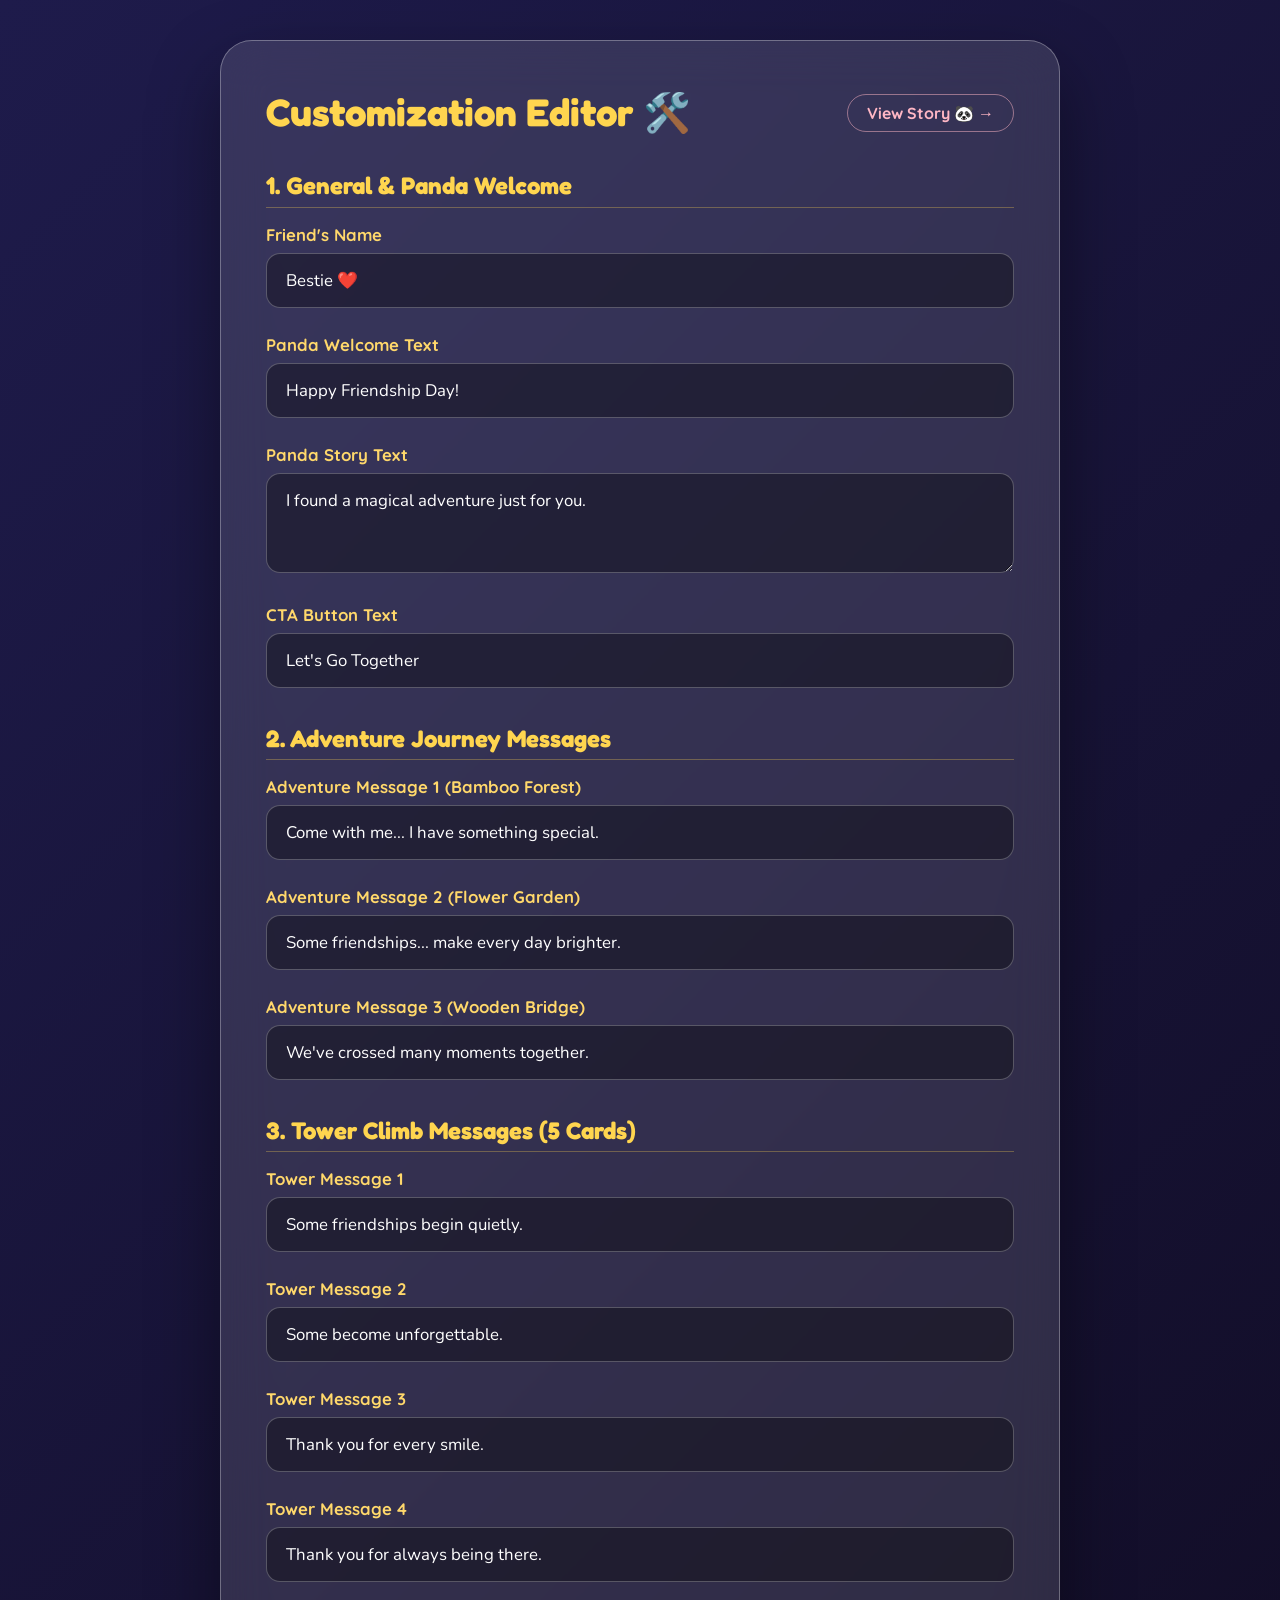
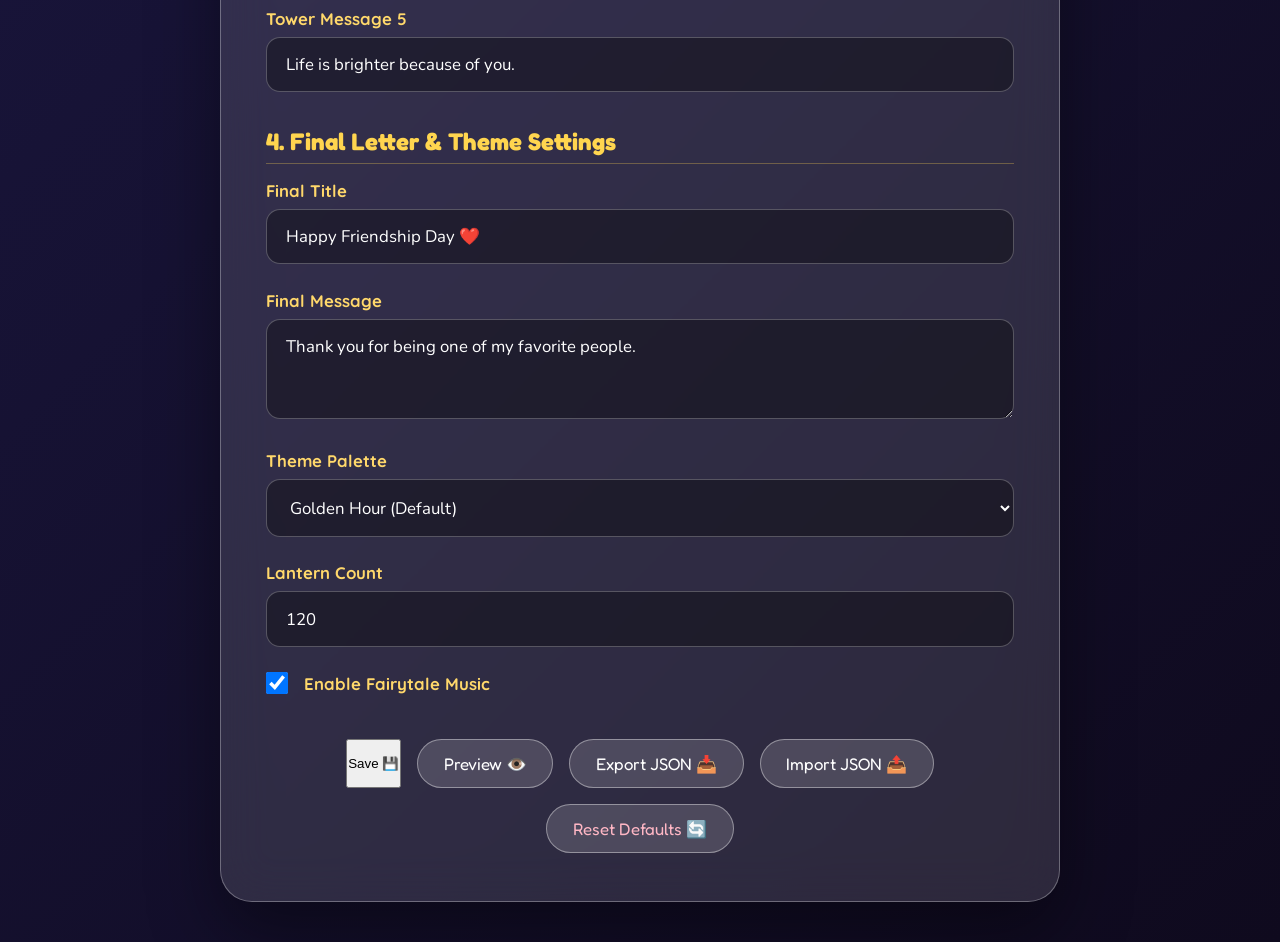
==== editor.html @ 5c4389f2 "feat: complete Phase 1-6 Friendship Day scrollytelling experience, magical tower climb, lantern fest" ====
<!DOCTYPE html>
<html lang="en">
<head>
  <meta charset="UTF-8">
  <meta name="viewport" content="width=device-width, initial-scale=1.0">
  <title>Customization Editor - Friendship Day Adventure 🛠️</title>
  <link rel="icon" href="favicon.ico" type="image/x-icon">
  <link rel="preconnect" href="https://fonts.googleapis.com">
  <link rel="preconnect" href="https://fonts.gstatic.com" crossorigin>
  <link href="https://fonts.googleapis.com/css2?family=Fredoka:wght@400;500;600&family=Nunito:wght@400;700&family=Quicksand:wght@500;600;700&display=swap" rel="stylesheet">

  <link rel="stylesheet" href="css/style.css">
  <link rel="stylesheet" href="css/responsive.css">
  <style>
    body {
      background: linear-gradient(135deg, #1E1B4B 0%, #0F0A1E 100%);
      color: #FFF8F0;
      min-height: 100vh;
      padding: 2.5rem 1rem;
      font-family: 'Nunito', sans-serif;
    }

    .editor-card-container {
      max-width: 840px;
      margin: 0 auto;
      background: rgba(255, 255, 255, 0.12);
      backdrop-filter: blur(24px);
      -webkit-backdrop-filter: blur(24px);
      border: 1.5px solid rgba(255, 255, 255, 0.3);
      border-radius: 32px;
      padding: 3rem 2.8rem;
      box-shadow: 0 30px 70px rgba(0, 0, 0, 0.4);
    }

    .editor-header-bar {
      display: flex;
      justify-content: space-between;
      align-items: center;
      margin-bottom: 2rem;
    }

    .editor-title {
      font-family: 'Fredoka', cursive, sans-serif;
      font-size: 2.4rem;
      color: #FFD54F;
      margin: 0;
    }

    .back-home-link {
      color: #FFB7C5;
      text-decoration: none;
      font-family: 'Quicksand', sans-serif;
      font-weight: 700;
      padding: 0.5rem 1.2rem;
      border: 1px solid rgba(255, 183, 197, 0.5);
      border-radius: 20px;
      transition: all 0.3s ease;
    }

    .back-home-link:hover {
      background: rgba(255, 183, 197, 0.2);
    }

    .section-heading {
      color: #FFD54F;
      margin: 2.2rem 0 1rem;
      font-family: 'Fredoka', sans-serif;
      font-size: 1.5rem;
      border-bottom: 1px solid rgba(255, 213, 79, 0.3);
      padding-bottom: 0.4rem;
    }

    .form-group {
      margin-bottom: 1.6rem;
    }

    .form-group label {
      display: block;
      font-family: 'Quicksand', sans-serif;
      font-size: 1.05rem;
      font-weight: 700;
      color: #FFD86B;
      margin-bottom: 0.5rem;
    }

    .form-control {
      width: 100%;
      padding: 0.95rem 1.2rem;
      border-radius: 14px;
      border: 1.5px solid rgba(255, 255, 255, 0.25);
      background: rgba(0, 0, 0, 0.35);
      color: #FFFFFF;
      font-family: 'Nunito', sans-serif;
      font-size: 1.05rem;
    }

    .form-control:focus {
      outline: none;
      border-color: #FFD54F;
      box-shadow: 0 0 16px rgba(255, 213, 79, 0.4);
    }

    textarea.form-control {
      min-height: 100px;
      resize: vertical;
    }

    .editor-actions-row {
      display: flex;
      flex-wrap: wrap;
      gap: 1.0rem;
      justify-content: center;
      margin-top: 2.8rem;
    }

    .btn-secondary {
      font-family: 'Fredoka', sans-serif;
      font-size: 1.05rem;
      padding: 0.85rem 1.6rem;
      border-radius: 50px;
      border: 1.5px solid rgba(255, 255, 255, 0.4);
      background: rgba(255, 255, 255, 0.15);
      color: #FFFFFF;
      cursor: pointer;
      transition: all 0.3s ease;
    }

    .btn-secondary:hover {
      background: rgba(255, 255, 255, 0.28);
      transform: translateY(-2px);
    }

    /* Modal Live Preview */
    .modal-overlay {
      position: fixed;
      inset: 0;
      z-index: 10000;
      background: rgba(0, 0, 0, 0.88);
      display: flex;
      flex-direction: column;
      opacity: 0;
      pointer-events: none;
      transition: opacity 0.4s ease;
    }

    .modal-overlay.open {
      opacity: 1;
      pointer-events: auto;
    }

    .modal-bar {
      padding: 1rem 2rem;
      background: #141316;
      display: flex;
      justify-content: space-between;
      align-items: center;
    }

    .modal-iframe {
      width: 100%;
      height: 100%;
      border: none;
    }

    .editor-toast-msg {
      position: fixed;
      bottom: 2rem;
      right: 2rem;
      padding: 1.1rem 2.0rem;
      border-radius: 20px;
      background: #1E1B4B;
      color: #FFD54F;
      font-weight: 700;
      box-shadow: 0 12px 35px rgba(0,0,0,0.5);
      border: 1.5px solid #FFD54F;
      transform: translateY(100px);
      opacity: 0;
      transition: all 0.4s ease;
      z-index: 99999;
    }

    .editor-toast-msg.visible {
      transform: translateY(0);
      opacity: 1;
    }
  </style>
</head>
<body>

  <div class="editor-card-container">
    <div class="editor-header-bar">
      <h1 class="editor-title">Customization Editor 🛠️</h1>
      <a href="index.html" class="back-home-link">View Story 🐼 →</a>
    </div>

    <form id="editor-form">

      <!-- 1. Friend & Panda Intro -->
      <h3 class="section-heading">1. General & Panda Welcome</h3>
      
      <div class="form-group">
        <label for="friendName">Friend's Name</label>
        <input type="text" id="friendName" class="form-control">
      </div>

      <div class="form-group">
        <label for="pandaWelcome">Panda Welcome Text</label>
        <input type="text" id="pandaWelcome" class="form-control">
      </div>

      <div class="form-group">
        <label for="pandaStory">Panda Story Text</label>
        <textarea id="pandaStory" class="form-control"></textarea>
      </div>

      <div class="form-group">
        <label for="buttonText">CTA Button Text</label>
        <input type="text" id="buttonText" class="form-control">
      </div>

      <!-- 2. Adventure Messages -->
      <h3 class="section-heading">2. Adventure Journey Messages</h3>

      <div class="form-group"><label for="advMessage1">Adventure Message 1 (Bamboo Forest)</label><input type="text" id="advMessage1" class="form-control"></div>
      <div class="form-group"><label for="advMessage2">Adventure Message 2 (Flower Garden)</label><input type="text" id="advMessage2" class="form-control"></div>
      <div class="form-group"><label for="advMessage3">Adventure Message 3 (Wooden Bridge)</label><input type="text" id="advMessage3" class="form-control"></div>

      <!-- 3. Tower Messages -->
      <h3 class="section-heading">3. Tower Climb Messages (5 Cards)</h3>

      <div class="form-group"><label for="towerMessage1">Tower Message 1</label><input type="text" id="towerMessage1" class="form-control"></div>
      <div class="form-group"><label for="towerMessage2">Tower Message 2</label><input type="text" id="towerMessage2" class="form-control"></div>
      <div class="form-group"><label for="towerMessage3">Tower Message 3</label><input type="text" id="towerMessage3" class="form-control"></div>
      <div class="form-group"><label for="towerMessage4">Tower Message 4</label><input type="text" id="towerMessage4" class="form-control"></div>
      <div class="form-group"><label for="towerMessage5">Tower Message 5</label><input type="text" id="towerMessage5" class="form-control"></div>

      <!-- 4. Final Title & Letter -->
      <h3 class="section-heading">4. Final Letter & Theme Settings</h3>

      <div class="form-group"><label for="finalTitle">Final Title</label><input type="text" id="finalTitle" class="form-control"></div>
      <div class="form-group"><label for="finalMessage">Final Message</label><textarea id="finalMessage" class="form-control"></textarea></div>

      <div class="form-group">
        <label for="themeSelect">Theme Palette</label>
        <select id="themeSelect" class="form-control">
          <option value="golden">Golden Hour (Default)</option>
          <option value="pink">Blossom Pink</option>
          <option value="lavender">Twilight Lavender</option>
          <option value="sunset">Sunset Orange</option>
        </select>
      </div>

      <div class="form-group">
        <label for="lanternCount">Lantern Count</label>
        <input type="number" id="lanternCount" class="form-control" min="20" max="200">
      </div>

      <div class="form-group" style="display:flex; align-items:center; gap:1rem;">
        <input type="checkbox" id="music" style="width:22px; height:22px;">
        <label for="music" style="margin:0;">Enable Fairytale Music</label>
      </div>

      <!-- Required Buttons: Preview, Save, Reset, Export JSON, Import JSON -->
      <div class="editor-actions-row">
        <button id="save-btn" type="button" class="btn-primary">Save 💾</button>
        <button id="preview-btn" type="button" class="btn-secondary">Preview 👁️</button>
        <button id="export-btn" type="button" class="btn-secondary">Export JSON 📥</button>
        <button id="import-btn" type="button" class="btn-secondary">Import JSON 📤</button>
        <input type="file" id="import-file-input" accept=".json" style="display:none;">
        <button id="reset-btn" type="button" class="btn-secondary" style="color:#FFB7C5;">Reset Defaults 🔄</button>
      </div>

    </form>
  </div>

  <!-- Live Modal Preview -->
  <div id="preview-modal" class="modal-overlay">
    <div class="modal-bar">
      <span style="font-weight:700; color:#FFD54F;">Live Interactive Preview</span>
      <button id="modal-close-btn" class="btn-secondary" style="padding:0.4rem 1.2rem;">Close ✖</button>
    </div>
    <iframe id="preview-iframe" class="modal-iframe" src="about:blank"></iframe>
  </div>

  <script src="js/config.js"></script>
  <script src="js/utils.js"></script>
  <script src="js/editor.js"></script>
</body>
</html>
---- css/style.css ----
/* ==========================================================================
   FRIENDSHIP DAY INTERACTIVE STORYTELLING EXPERIENCE
   Global Styles, Bamboo Progress Stalk & Environment Scenes (Phase 3)
   ========================================================================== */

@import url('https://fonts.googleapis.com/css2?family=Fredoka:wght@400;500;600;700&family=Nunito:ital,wght@0,400;0,600;0,700;0,800;1,400&family=Quicksand:wght@500;600;700&display=swap');

:root {
  --bg: #FFF8F0;
  --cream: #FFF6E8;
  --pink: #FFD9E8;
  --lavender: #DCCBFF;
  --gold: #FFD86B;
  --sky: #BEE9FF;
  --green: #C8F0C4;
  --text: #473A3A;

  --font-heading: 'Fredoka', cursive, sans-serif;
  --font-subheading: 'Quicksand', sans-serif;
  --font-body: 'Nunito', sans-serif;
}

*, *::before, *::after {
  box-sizing: border-box;
  margin: 0;
  padding: 0;
}

html {
  font-family: var(--font-body);
  font-size: 16px;
  color: var(--text);
  background-color: var(--bg);
  overflow-x: hidden;
}

body {
  width: 100%;
  min-height: 100vh;
  position: relative;
  overflow-x: hidden;
}

.hidden {
  display: none !important;
}

/* Sky Background Sweep (Scroll-linked Gradient) */
.sky-sweep {
  position: fixed;
  inset: 0;
  z-index: 1;
  background: linear-gradient(180deg, #BEE9FF 0%, #FFF8F0 100%);
  transition: background 0.8s ease;
  pointer-events: none;
}

/* Floating Music Controller Button */
.music-toggle-container {
  position: fixed;
  top: 1.5rem;
  right: 1.5rem;
  z-index: 9000;
}

.music-btn {
  width: 48px;
  height: 48px;
  border-radius: 50%;
  background: rgba(255, 255, 255, 0.85);
  backdrop-filter: blur(12px);
  border: 1.5px solid rgba(255, 255, 255, 0.9);
  box-shadow: 0 8px 20px rgba(0, 0, 0, 0.08);
  display: flex;
  align-items: center;
  justify-content: center;
  cursor: pointer;
  font-size: 1.2rem;
  transition: transform 0.3s ease;
}

.music-btn:hover {
  transform: scale(1.1);
}

/* Vertical Bamboo Progress Stalk */
.bamboo-nav {
  position: fixed;
  left: 2rem;
  top: 25%;
  bottom: 25%;
  width: 8px;
  background: rgba(200, 240, 196, 0.4);
  border-radius: 6px;
  z-index: 8000;
  pointer-events: none;
}

.bamboo-nav-fill {
  width: 100%;
  height: 0%;
  background: linear-gradient(180deg, #68C380 0%, #FFD86B 100%);
  border-radius: 6px;
  transition: height 0.1s linear;
}

.bamboo-nav-node {
  position: absolute;
  left: 50%;
  transform: translate(-50%, -50%);
  font-size: 1.1rem;
  opacity: 0.4;
  transition: all 0.4s ease;
}

.bamboo-nav-node.active {
  opacity: 1;
  transform: translate(-50%, -50%) scale(1.4);
}

.node-1 { top: 0%; }
.node-2 { top: 20%; }
.node-3 { top: 40%; }
.node-4 { top: 60%; }
.node-5 { top: 80%; }
.node-6 { top: 100%; }

/* Glassmorphism System Cards */
.glass-card {
  background: rgba(255, 255, 255, 0.82);
  backdrop-filter: blur(16px);
  -webkit-backdrop-filter: blur(16px);
  border: 1.5px solid rgba(255, 255, 255, 0.95);
  box-shadow: 0 15px 35px rgba(71, 58, 58, 0.08);
  border-radius: 28px;
  padding: 2.0rem 2.6rem;
  position: relative;
}

/* Environment Scenes Layout (~100vh each) */
.adventure-scene {
  position: relative;
  width: 100%;
  min-height: 100vh;
  z-index: 10;
  display: flex;
  flex-direction: column;
  align-items: center;
  justify-content: center;
  padding: 3rem 1.5rem;
}

.mini-message-card {
  text-align: center;
  max-width: 460px;
  width: 90%;
  animation: floatSine 4s ease-in-out infinite;
}

.mini-msg-text {
  font-family: 'Quicksand', sans-serif;
  font-size: 1.35rem;
  line-height: 1.7;
  color: #443838;
}

/* Scene 2: Rotating Flowers */
.rotating-flower {
  position: absolute;
  font-size: 2.5rem;
  animation: flowerRotate 8s linear infinite;
  pointer-events: none;
}

.f1 { top: 20%; left: 15%; }
.f2 { top: 35%; right: 15%; animation-duration: 10s; animation-direction: reverse; }
.f3 { bottom: 20%; left: 25%; animation-duration: 7s; }

@keyframes flowerRotate {
  0% { transform: rotate(0deg); }
  100% { transform: rotate(360deg); }
}

/* Scene 3: Stream & Wooden Bridge */
.animated-stream {
  position: absolute;
  bottom: 0;
  width: 100%;
  height: 25vh;
  background: linear-gradient(180deg, rgba(190, 234, 255, 0.5) 0%, rgba(136, 212, 158, 0.7) 100%);
  overflow: hidden;
}

.stream-wave {
  position: absolute;
  inset: 0;
  background: repeating-linear-gradient(45deg, transparent, transparent 20px, rgba(255, 255, 255, 0.3) 20px, rgba(255, 255, 255, 0.3) 40px);
  animation: streamFlow 6s linear infinite;
}

@keyframes streamFlow {
  0% { transform: translateX(0); }
  100% { transform: translateX(-40px); }
}

.jumping-fish {
  position: absolute;
  bottom: 30px;
  left: 45%;
  font-size: 1.8rem;
  animation: fishJump 4s ease-in-out infinite;
}

@keyframes fishJump {
  0%, 80%, 100% { transform: translateY(0) rotate(0deg); opacity: 0; }
  90% { transform: translateY(-40px) rotate(-30deg); opacity: 1; }
}

/* Scene 4: Golden Grass */
.golden-grass-layer {
  position: absolute;
  bottom: 0;
  font-size: 2.2rem;
  letter-spacing: 12px;
  opacity: 0.7;
}

/* Cinematic Tower Reveal */
.tower-silhouette-container {
  position: relative;
  font-size: 8rem;
  margin-bottom: 2rem;
  text-align: center;
}

.golden-light-ray {
  position: absolute;
  top: -40px;
  left: 50%;
  transform: translateX(-50%);
  width: 200px;
  height: 200px;
  border-radius: 50%;
  background: radial-gradient(circle, rgba(255, 215, 0, 0.4) 0%, transparent 70%);
  animation: pulseLight 3s ease-in-out infinite alternate;
}

@keyframes pulseLight {
  0% { transform: translateX(-50%) scale(0.9); opacity: 0.5; }
  100% { transform: translateX(-50%) scale(1.3); opacity: 1; }
}

.tower-reveal-card {
  text-align: center;
  max-width: 480px;
  width: 90%;
}
---- css/responsive.css ----
/* ==========================================================================
   FRIENDSHIP DAY INTERACTIVE STORYTELLING EXPERIENCE
   Awwwards-Quality Responsive System & Accessibility Optimizations
   ========================================================================== */

/* Tablet & Smaller Desktops (768px - 1024px) */
@media (max-width: 1024px) {
  .tower-world {
    width: min(580px, 95vw);
  }

  .fantasy-tower {
    width: 290px;
  }
}

/* Mobile Devices (max-width: 768px) */
@media (max-width: 768px) {
  html {
    font-size: 14px;
  }

  .speech {
    padding: 24px 28px;
    border-radius: 28px;
  }

  .speech h1 {
    font-size: 30px;
    min-height: 40px;
  }

  .speech p {
    font-size: 17px;
    min-height: 26px;
  }

  .glow-button {
    padding: 15px 36px;
    font-size: 17px;
    min-height: 44px; /* Ensure 44px touch target */
  }

  .bamboo-nav {
    left: 0.8rem;
    top: 20%;
    bottom: 20%;
  }

  .music-toggle-container {
    top: 1.0rem;
    right: 1.0rem;
  }

  .music-btn, .editor-nav-btn {
    width: 44px;
    height: 44px;
    font-size: 1.1rem;
  }

  .tower-msg-card {
    padding: 1.6rem 1.8rem;
    max-width: 90vw;
  }

  .card-text {
    font-size: 1.15rem;
  }

  .final-letter-card {
    padding: 2.5rem 1.8rem;
  }

  .final-title-text {
    font-size: 2.2rem;
  }

  .final-body-text {
    font-size: 1.1rem;
  }
}

/* Ultra Small Viewports (max-width: 480px) */
@media (max-width: 480px) {
  #panda-svg {
    width: 200px;
    height: 240px;
  }

  .speech h1 {
    font-size: 25px;
  }

  .speech p {
    font-size: 15px;
  }

  .bamboo-nav {
    display: none; /* Hide vertical stalk on tiny mobile screens to maximize viewable space */
  }

  .night-moon {
    font-size: 3.5rem;
    top: 5%;
    right: 5%;
  }

  .mission-complete-bubble {
    font-size: 1.1rem;
    padding: 0.6rem 1.4rem;
  }
}

/* Accessibility: Reduced Motion Override (§11) */
@media (prefers-reduced-motion: reduce) {
  *, *::before, *::after {
    animation-duration: 0.01ms !important;
    animation-iteration-count: 1 !important;
    transition-duration: 0.01ms !important;
    scroll-behavior: auto !important;
  }

  .parallax-layer {
    transform: none !important;
  }

  .particles-overlay, .lanterns-overlay {
    opacity: 0.4;
  }

  .typewriter-text {
    opacity: 1 !important;
  }

  .cursor-caret {
    display: none !important;
  }
}

/* Focus States for Keyboard Accessibility */
button:focus-visible, a:focus-visible, input:focus-visible, select:focus-visible, textarea:focus-visible {
  outline: 3px solid #FFD54F;
  outline-offset: 3px;
  border-radius: 8px;
}
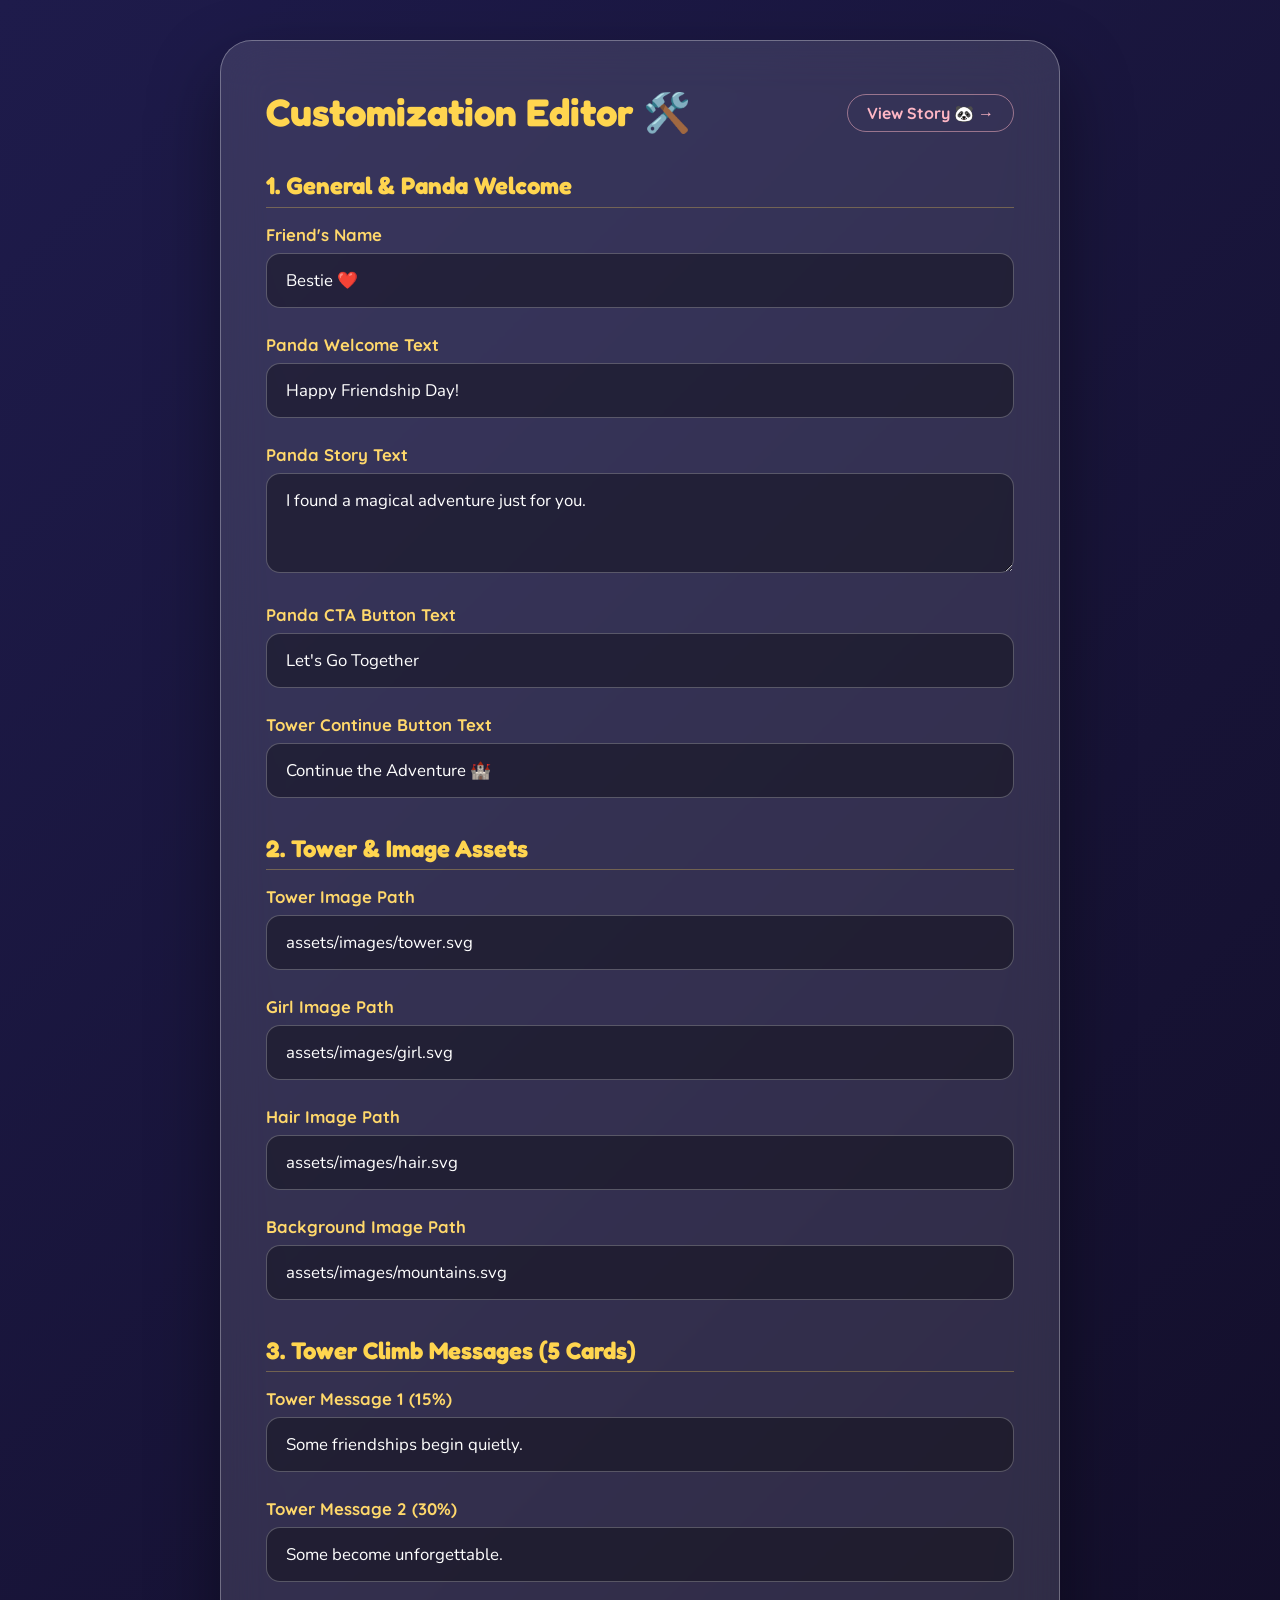
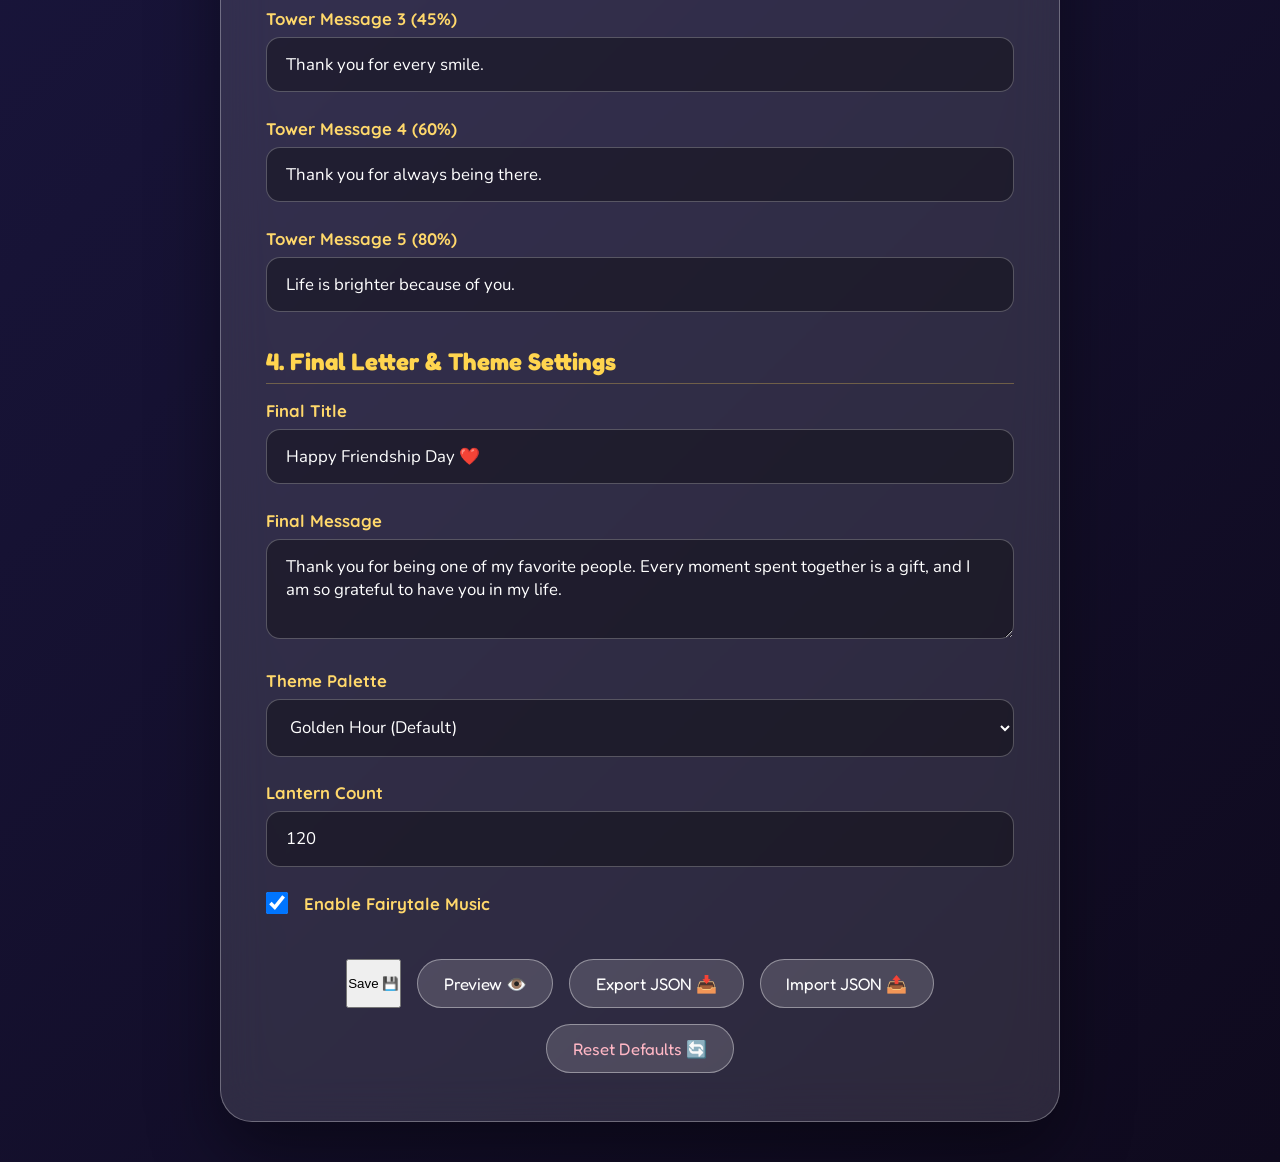
==== commit 7ac98017: "refactor: redesign tower system with 3500px illustration, girl balcony reveal, hair braid layer, fad" ====
--- a/editor.html
+++ b/editor.html
@@ -130,7 +130,6 @@
       transform: translateY(-2px);
     }
 
-    /* Modal Live Preview */
     .modal-overlay {
       position: fixed;
       inset: 0;
@@ -195,7 +194,7 @@
 
     <form id="editor-form">
 
-      <!-- 1. Friend & Panda Intro -->
+      <!-- 1. General & Panda Intro -->
       <h3 class="section-heading">1. General & Panda Welcome</h3>
       
       <div class="form-group">
@@ -214,25 +213,31 @@
       </div>
 
       <div class="form-group">
-        <label for="buttonText">CTA Button Text</label>
+        <label for="buttonText">Panda CTA Button Text</label>
         <input type="text" id="buttonText" class="form-control">
       </div>
 
-      <!-- 2. Adventure Messages -->
-      <h3 class="section-heading">2. Adventure Journey Messages</h3>
-
-      <div class="form-group"><label for="advMessage1">Adventure Message 1 (Bamboo Forest)</label><input type="text" id="advMessage1" class="form-control"></div>
-      <div class="form-group"><label for="advMessage2">Adventure Message 2 (Flower Garden)</label><input type="text" id="advMessage2" class="form-control"></div>
-      <div class="form-group"><label for="advMessage3">Adventure Message 3 (Wooden Bridge)</label><input type="text" id="advMessage3" class="form-control"></div>
+      <div class="form-group">
+        <label for="continueButtonText">Tower Continue Button Text</label>
+        <input type="text" id="continueButtonText" class="form-control">
+      </div>
+
+      <!-- 2. Tower & Image Assets -->
+      <h3 class="section-heading">2. Tower & Image Assets</h3>
+
+      <div class="form-group"><label for="towerImage">Tower Image Path</label><input type="text" id="towerImage" class="form-control"></div>
+      <div class="form-group"><label for="girlImage">Girl Image Path</label><input type="text" id="girlImage" class="form-control"></div>
+      <div class="form-group"><label for="hairImage">Hair Image Path</label><input type="text" id="hairImage" class="form-control"></div>
+      <div class="form-group"><label for="backgroundImage">Background Image Path</label><input type="text" id="backgroundImage" class="form-control"></div>
 
       <!-- 3. Tower Messages -->
       <h3 class="section-heading">3. Tower Climb Messages (5 Cards)</h3>
 
-      <div class="form-group"><label for="towerMessage1">Tower Message 1</label><input type="text" id="towerMessage1" class="form-control"></div>
-      <div class="form-group"><label for="towerMessage2">Tower Message 2</label><input type="text" id="towerMessage2" class="form-control"></div>
-      <div class="form-group"><label for="towerMessage3">Tower Message 3</label><input type="text" id="towerMessage3" class="form-control"></div>
-      <div class="form-group"><label for="towerMessage4">Tower Message 4</label><input type="text" id="towerMessage4" class="form-control"></div>
-      <div class="form-group"><label for="towerMessage5">Tower Message 5</label><input type="text" id="towerMessage5" class="form-control"></div>
+      <div class="form-group"><label for="towerMessage1">Tower Message 1 (15%)</label><input type="text" id="towerMessage1" class="form-control"></div>
+      <div class="form-group"><label for="towerMessage2">Tower Message 2 (30%)</label><input type="text" id="towerMessage2" class="form-control"></div>
+      <div class="form-group"><label for="towerMessage3">Tower Message 3 (45%)</label><input type="text" id="towerMessage3" class="form-control"></div>
+      <div class="form-group"><label for="towerMessage4">Tower Message 4 (60%)</label><input type="text" id="towerMessage4" class="form-control"></div>
+      <div class="form-group"><label for="towerMessage5">Tower Message 5 (80%)</label><input type="text" id="towerMessage5" class="form-control"></div>
 
       <!-- 4. Final Title & Letter -->
       <h3 class="section-heading">4. Final Letter & Theme Settings</h3>
@@ -260,7 +265,7 @@
         <label for="music" style="margin:0;">Enable Fairytale Music</label>
       </div>
 
-      <!-- Required Buttons: Preview, Save, Reset, Export JSON, Import JSON -->
+      <!-- Buttons -->
       <div class="editor-actions-row">
         <button id="save-btn" type="button" class="btn-primary">Save 💾</button>
         <button id="preview-btn" type="button" class="btn-secondary">Preview 👁️</button>
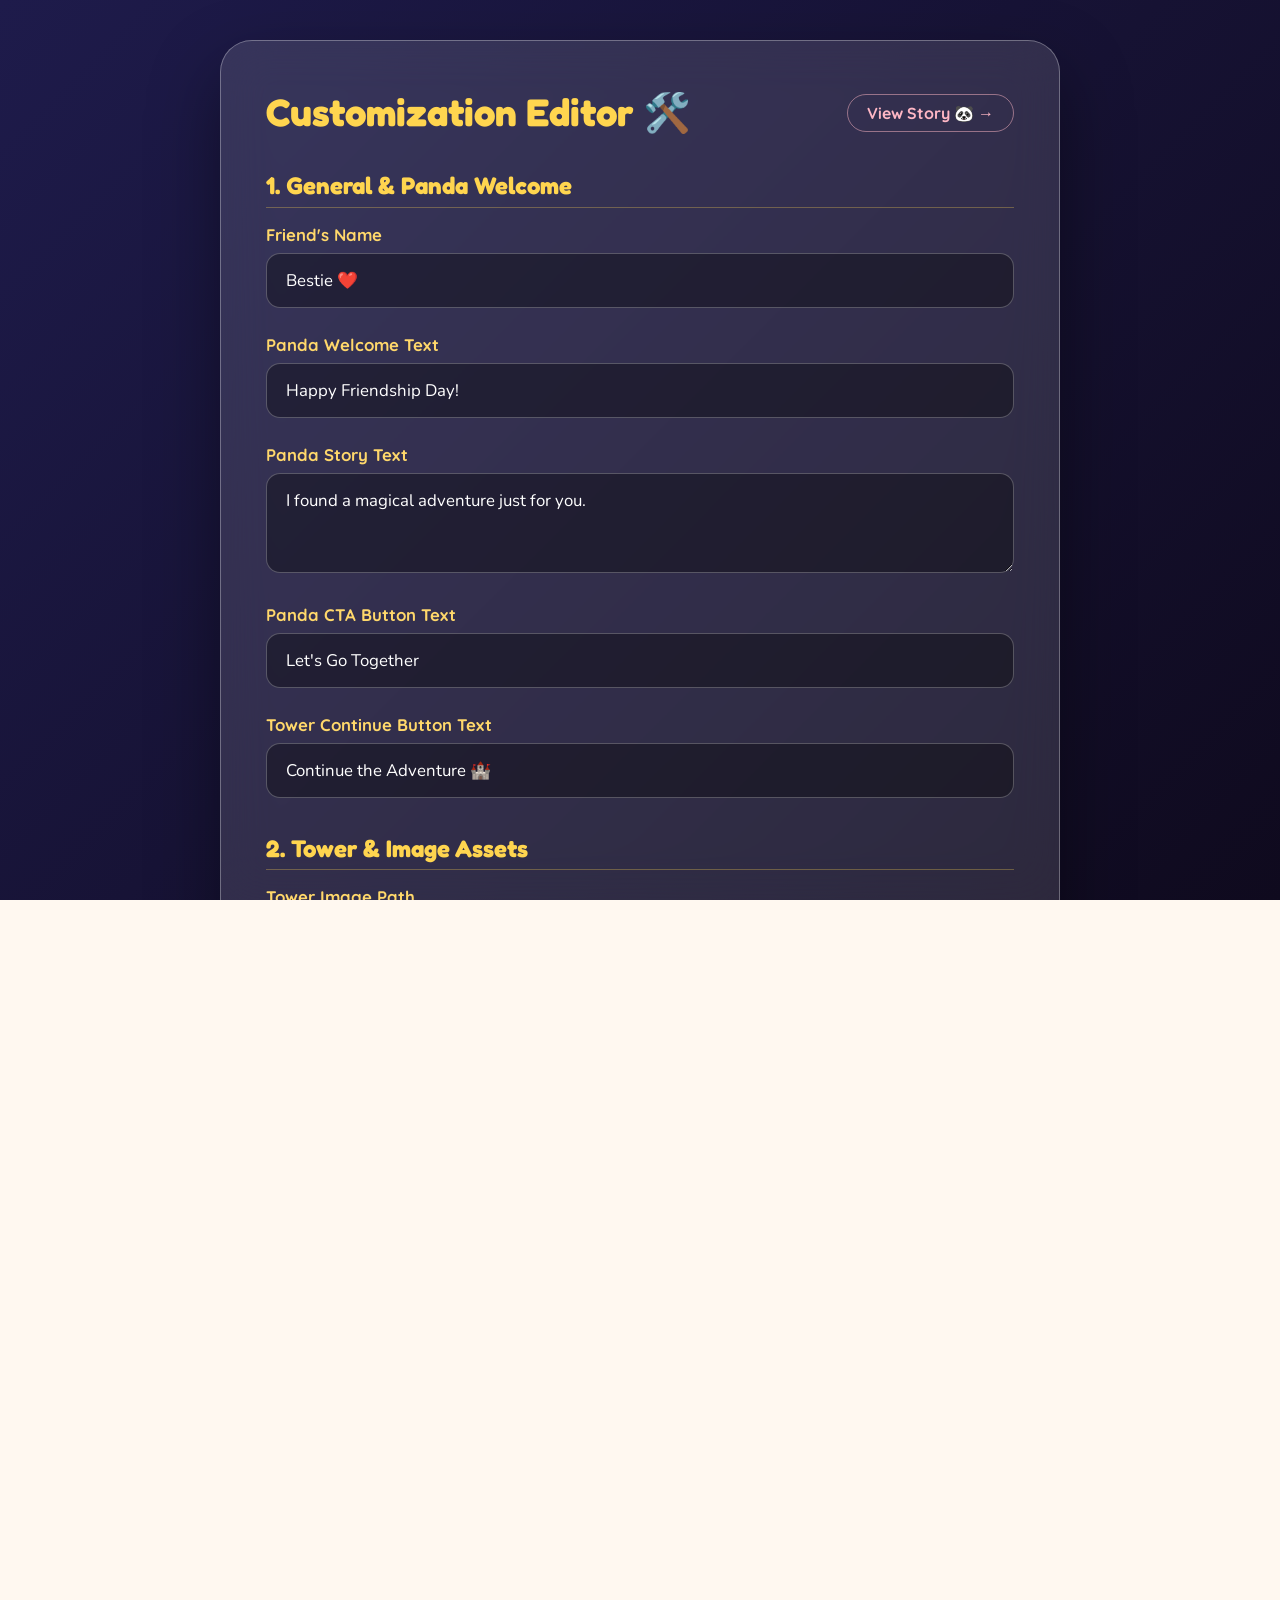
==== commit c46332f0: "feat: complete multi-page cinematic redesign with realistic assets" ====
--- a/editor.html
+++ b/editor.html
@@ -244,6 +244,7 @@
 
       <div class="form-group"><label for="finalTitle">Final Title</label><input type="text" id="finalTitle" class="form-control"></div>
       <div class="form-group"><label for="finalMessage">Final Message</label><textarea id="finalMessage" class="form-control"></textarea></div>
+      <div class="form-group"><label for="shayariText">Shayari (Poem)</label><textarea id="shayariText" class="form-control"></textarea></div>
 
       <div class="form-group">
         <label for="themeSelect">Theme Palette</label>
--- a/css/style.css
+++ b/css/style.css
@@ -1,9 +1,7 @@
 /* ==========================================================================
    FRIENDSHIP DAY INTERACTIVE STORYTELLING EXPERIENCE
-   Global Styles, Bamboo Progress Stalk & Environment Scenes (Phase 3)
+   Global Design Tokens, Theme Palettes & Ultra-Premium Button System
    ========================================================================== */
-
-@import url('https://fonts.googleapis.com/css2?family=Fredoka:wght@400;500;600;700&family=Nunito:ital,wght@0,400;0,600;0,700;0,800;1,400&family=Quicksand:wght@500;600;700&display=swap');
 
 :root {
   --bg: #FFF8F0;
@@ -14,10 +12,6 @@
   --sky: #BEE9FF;
   --green: #C8F0C4;
   --text: #473A3A;
-
-  --font-heading: 'Fredoka', cursive, sans-serif;
-  --font-subheading: 'Quicksand', sans-serif;
-  --font-body: 'Nunito', sans-serif;
 }
 
 *, *::before, *::after {
@@ -26,232 +20,167 @@
   padding: 0;
 }
 
-html {
-  font-family: var(--font-body);
-  font-size: 16px;
+html, body {
+  width: 100%;
+  height: 100%;
+  font-family: 'Nunito', sans-serif;
   color: var(--text);
   background-color: var(--bg);
   overflow-x: hidden;
+  -webkit-font-smoothing: antialiased;
 }
 
-body {
-  width: 100%;
-  min-height: 100vh;
-  position: relative;
-  overflow-x: hidden;
-}
-
-.hidden {
-  display: none !important;
-}
-
-/* Sky Background Sweep (Scroll-linked Gradient) */
+/* Dynamic Sky Background Color Sweep */
 .sky-sweep {
   position: fixed;
   inset: 0;
-  z-index: 1;
+  z-index: -1;
   background: linear-gradient(180deg, #BEE9FF 0%, #FFF8F0 100%);
-  transition: background 0.8s ease;
-  pointer-events: none;
+  transition: background 1.2s ease;
 }
 
-/* Floating Music Controller Button */
+/* ==========================================================================
+   ULTRA-PREMIUM AWWWARDS-QUALITY BUTTON SYSTEM
+   ========================================================================== */
+
+button, .glow-button, .scene-continue-btn, .replay-glow-btn, .btn-primary {
+  font-family: 'Fredoka', cursive, sans-serif !important;
+  font-weight: 600 !important;
+  font-size: 1.15rem !important;
+  letter-spacing: 0.5px !important;
+  color: #5C3A00 !important;
+  
+  /* Rich Golden Pill Gradient */
+  background: linear-gradient(135deg, #FFE885 0%, #FFD54F 50%, #FFB703 100%) !important;
+  border: 2px solid rgba(255, 255, 255, 0.9) !important;
+  border-radius: 50px !important;
+  padding: 0.95rem 2.4rem !important;
+  min-height: 52px !important;
+  
+  display: inline-flex !important;
+  align-items: center !important;
+  justify-content: center !important;
+  gap: 0.6rem !important;
+  
+  cursor: pointer !important;
+  outline: none !important;
+  text-decoration: none !important;
+  
+  /* Multilayer Glowing Box Shadows */
+  box-shadow: 0 12px 30px rgba(255, 183, 3, 0.4), 
+              0 4px 12px rgba(0, 0, 0, 0.08), 
+              inset 0 2px 4px rgba(255, 255, 255, 0.8) !important;
+  
+  transition: transform 0.35s cubic-bezier(0.34, 1.56, 0.64, 1),
+              box-shadow 0.35s cubic-bezier(0.34, 1.56, 0.64, 1),
+              background 0.35s ease !important;
+  
+  user-select: none !important;
+  position: relative !important;
+  overflow: hidden !important;
+}
+
+/* Button Shimmer Effect */
+button::before, .glow-button::before, .scene-continue-btn::before {
+  content: '';
+  position: absolute;
+  top: -50%;
+  left: -50%;
+  width: 200%;
+  height: 200%;
+  background: linear-gradient(60deg, transparent 30%, rgba(255, 255, 255, 0.6) 50%, transparent 70%);
+  transform: rotate(30deg) translateY(-100%);
+  transition: transform 0.8s ease;
+}
+
+button:hover::before, .glow-button:hover::before, .scene-continue-btn:hover::before {
+  transform: rotate(30deg) translateY(100%);
+}
+
+button:hover, .glow-button:hover, .scene-continue-btn:hover, .replay-glow-btn:hover {
+  transform: translateY(-4px) scale(1.04) !important;
+  box-shadow: 0 18px 45px rgba(255, 183, 3, 0.65), 
+              0 6px 16px rgba(0, 0, 0, 0.12), 
+              inset 0 2px 6px rgba(255, 255, 255, 0.95) !important;
+  background: linear-gradient(135deg, #FFF099 0%, #FFE066 50%, #FFC107 100%) !important;
+}
+
+button:active, .glow-button:active, .scene-continue-btn:active {
+  transform: translateY(-1px) scale(0.98) !important;
+  box-shadow: 0 8px 20px rgba(255, 183, 3, 0.4) !important;
+}
+
+/* Floating Music & Navigation Toggle Buttons */
 .music-toggle-container {
   position: fixed;
   top: 1.5rem;
   right: 1.5rem;
-  z-index: 9000;
+  z-index: 100;
+  display: flex;
+  align-items: center;
+  gap: 0.8rem;
 }
 
-.music-btn {
-  width: 48px;
-  height: 48px;
-  border-radius: 50%;
-  background: rgba(255, 255, 255, 0.85);
-  backdrop-filter: blur(12px);
-  border: 1.5px solid rgba(255, 255, 255, 0.9);
-  box-shadow: 0 8px 20px rgba(0, 0, 0, 0.08);
-  display: flex;
-  align-items: center;
-  justify-content: center;
-  cursor: pointer;
-  font-size: 1.2rem;
-  transition: transform 0.3s ease;
+.music-btn, .editor-nav-btn {
+  width: 50px !important;
+  height: 50px !important;
+  min-height: 50px !important;
+  padding: 0 !important;
+  border-radius: 50% !important;
+  font-size: 1.3rem !important;
+  background: rgba(255, 255, 255, 0.92) !important;
+  backdrop-filter: blur(12px) !important;
+  border: 1.5px solid rgba(255, 255, 255, 0.95) !important;
+  box-shadow: 0 8px 25px rgba(0, 0, 0, 0.1) !important;
 }
 
-.music-btn:hover {
-  transform: scale(1.1);
-}
-
-/* Vertical Bamboo Progress Stalk */
+/* Bamboo Progress Stalk Navigation */
 .bamboo-nav {
   position: fixed;
-  left: 2rem;
-  top: 25%;
-  bottom: 25%;
-  width: 8px;
-  background: rgba(200, 240, 196, 0.4);
-  border-radius: 6px;
-  z-index: 8000;
-  pointer-events: none;
+  left: 1.5rem;
+  top: 50%;
+  transform: translateY(-50%);
+  width: 12px;
+  height: 320px;
+  background: rgba(200, 240, 196, 0.5);
+  border: 2px solid #A8E0A0;
+  border-radius: 10px;
+  z-index: 90;
+  display: flex;
+  flex-direction: column;
+  justify-content: space-between;
+  align-items: center;
+  padding: 8px 0;
 }
 
 .bamboo-nav-fill {
+  position: absolute;
+  top: 0;
+  left: 0;
   width: 100%;
   height: 0%;
-  background: linear-gradient(180deg, #68C380 0%, #FFD86B 100%);
-  border-radius: 6px;
-  transition: height 0.1s linear;
+  background: linear-gradient(180deg, #88D49E 0%, #FFD86B 100%);
+  border-radius: 8px;
+  transition: height 0.3s ease;
 }
 
 .bamboo-nav-node {
-  position: absolute;
-  left: 50%;
-  transform: translate(-50%, -50%);
-  font-size: 1.1rem;
+  position: relative;
+  z-index: 2;
+  font-size: 1.2rem;
   opacity: 0.4;
-  transition: all 0.4s ease;
+  transition: transform 0.3s ease, opacity 0.3s ease;
 }
 
 .bamboo-nav-node.active {
   opacity: 1;
-  transform: translate(-50%, -50%) scale(1.4);
+  transform: scale(1.35);
 }
 
-.node-1 { top: 0%; }
-.node-2 { top: 20%; }
-.node-3 { top: 40%; }
-.node-4 { top: 60%; }
-.node-5 { top: 80%; }
-.node-6 { top: 100%; }
-
-/* Glassmorphism System Cards */
-.glass-card {
-  background: rgba(255, 255, 255, 0.82);
-  backdrop-filter: blur(16px);
-  -webkit-backdrop-filter: blur(16px);
-  border: 1.5px solid rgba(255, 255, 255, 0.95);
-  box-shadow: 0 15px 35px rgba(71, 58, 58, 0.08);
-  border-radius: 28px;
-  padding: 2.0rem 2.6rem;
-  position: relative;
+/* Fixed Overlays */
+.particles-overlay, .lanterns-overlay {
+  position: fixed;
+  inset: 0;
+  pointer-events: none;
+  z-index: 10;
 }
-
-/* Environment Scenes Layout (~100vh each) */
-.adventure-scene {
-  position: relative;
-  width: 100%;
-  min-height: 100vh;
-  z-index: 10;
-  display: flex;
-  flex-direction: column;
-  align-items: center;
-  justify-content: center;
-  padding: 3rem 1.5rem;
-}
-
-.mini-message-card {
-  text-align: center;
-  max-width: 460px;
-  width: 90%;
-  animation: floatSine 4s ease-in-out infinite;
-}
-
-.mini-msg-text {
-  font-family: 'Quicksand', sans-serif;
-  font-size: 1.35rem;
-  line-height: 1.7;
-  color: #443838;
-}
-
-/* Scene 2: Rotating Flowers */
-.rotating-flower {
-  position: absolute;
-  font-size: 2.5rem;
-  animation: flowerRotate 8s linear infinite;
-  pointer-events: none;
-}
-
-.f1 { top: 20%; left: 15%; }
-.f2 { top: 35%; right: 15%; animation-duration: 10s; animation-direction: reverse; }
-.f3 { bottom: 20%; left: 25%; animation-duration: 7s; }
-
-@keyframes flowerRotate {
-  0% { transform: rotate(0deg); }
-  100% { transform: rotate(360deg); }
-}
-
-/* Scene 3: Stream & Wooden Bridge */
-.animated-stream {
-  position: absolute;
-  bottom: 0;
-  width: 100%;
-  height: 25vh;
-  background: linear-gradient(180deg, rgba(190, 234, 255, 0.5) 0%, rgba(136, 212, 158, 0.7) 100%);
-  overflow: hidden;
-}
-
-.stream-wave {
-  position: absolute;
-  inset: 0;
-  background: repeating-linear-gradient(45deg, transparent, transparent 20px, rgba(255, 255, 255, 0.3) 20px, rgba(255, 255, 255, 0.3) 40px);
-  animation: streamFlow 6s linear infinite;
-}
-
-@keyframes streamFlow {
-  0% { transform: translateX(0); }
-  100% { transform: translateX(-40px); }
-}
-
-.jumping-fish {
-  position: absolute;
-  bottom: 30px;
-  left: 45%;
-  font-size: 1.8rem;
-  animation: fishJump 4s ease-in-out infinite;
-}
-
-@keyframes fishJump {
-  0%, 80%, 100% { transform: translateY(0) rotate(0deg); opacity: 0; }
-  90% { transform: translateY(-40px) rotate(-30deg); opacity: 1; }
-}
-
-/* Scene 4: Golden Grass */
-.golden-grass-layer {
-  position: absolute;
-  bottom: 0;
-  font-size: 2.2rem;
-  letter-spacing: 12px;
-  opacity: 0.7;
-}
-
-/* Cinematic Tower Reveal */
-.tower-silhouette-container {
-  position: relative;
-  font-size: 8rem;
-  margin-bottom: 2rem;
-  text-align: center;
-}
-
-.golden-light-ray {
-  position: absolute;
-  top: -40px;
-  left: 50%;
-  transform: translateX(-50%);
-  width: 200px;
-  height: 200px;
-  border-radius: 50%;
-  background: radial-gradient(circle, rgba(255, 215, 0, 0.4) 0%, transparent 70%);
-  animation: pulseLight 3s ease-in-out infinite alternate;
-}
-
-@keyframes pulseLight {
-  0% { transform: translateX(-50%) scale(0.9); opacity: 0.5; }
-  100% { transform: translateX(-50%) scale(1.3); opacity: 1; }
-}
-
-.tower-reveal-card {
-  text-align: center;
-  max-width: 480px;
-  width: 90%;
-}
